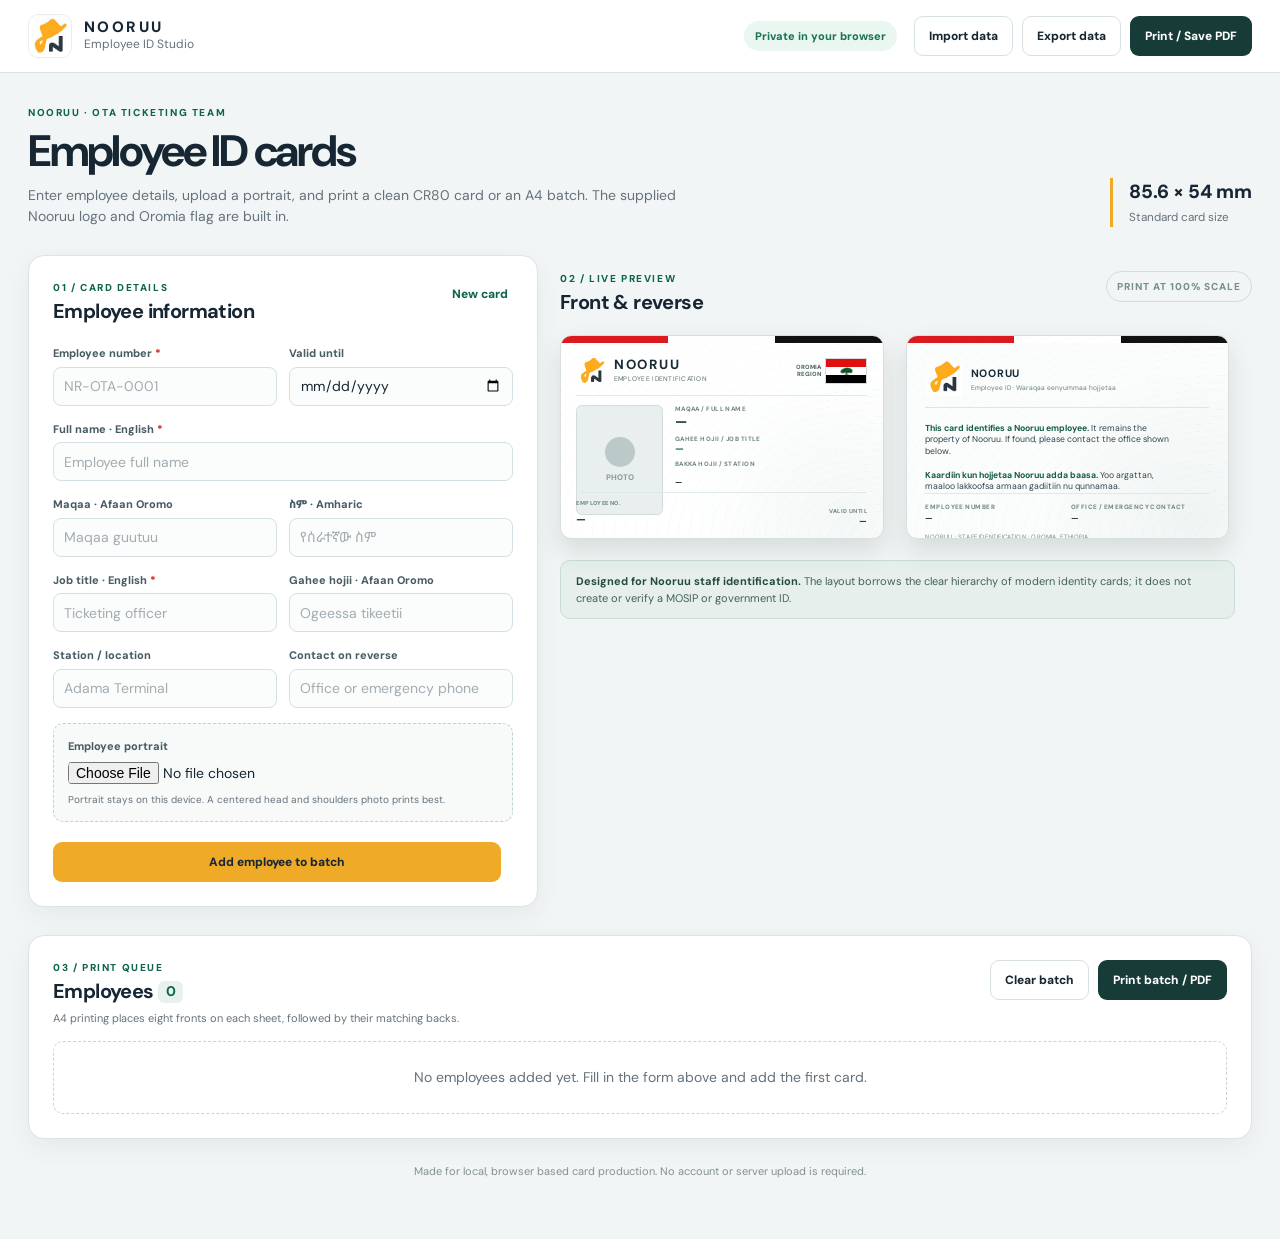
==== index.html @ 4ee7a3ae "Build Nooruu employee ID studio" ====
<!doctype html>
<html lang="en">
<head>
  <meta charset="utf-8">
  <meta name="viewport" content="width=device-width,initial-scale=1">
  <meta name="color-scheme" content="light">
  <title>Nooruu · Employee ID Studio</title>
  <link rel="icon" href="assets/nooruu-logo.jpg" type="image/jpeg">
  <link rel="stylesheet" href="styles.css">
</head>
<body>
  <header class="app-header">
    <div class="header-inner">
      <div class="brand"><img src="assets/nooruu-logo.jpg" alt="Nooruu logo"><div><strong>NOORUU</strong><span>Employee ID Studio</span></div></div>
      <div class="header-actions">
        <span class="local-pill">Private in your browser</span>
        <button type="button" class="button button-light" id="importButton">Import data</button>
        <button type="button" class="button button-light" id="exportButton">Export data</button>
        <button type="button" class="button button-dark" id="printButton">Print / Save PDF</button>
      </div>
    </div>
  </header>

  <main class="workspace">
    <section class="intro">
      <div><p class="eyebrow">NOORUU · OTA TICKETING TEAM</p><h1>Employee ID cards</h1><p>Enter employee details, upload a portrait, and print a clean CR80 card or an A4 batch. The supplied Nooruu logo and Oromia flag are built in.</p></div>
      <div class="intro-mark"><span>85.6 × 54 mm</span><small>Standard card size</small></div>
    </section>

    <div class="layout">
      <section class="panel editor" aria-labelledby="detailsHeading">
        <div class="panel-head"><div><p class="step">01 / CARD DETAILS</p><h2 id="detailsHeading">Employee information</h2></div><button type="button" class="text-button" id="newButton">New card</button></div>
        <div class="field-grid">
          <label class="field"><span>Employee number <em>*</em></span><input id="employeeId" maxlength="24" placeholder="NR-OTA-0001" autocomplete="off" required></label>
          <label class="field"><span>Valid until</span><input id="expiry" type="date"></label>
          <label class="field full"><span>Full name · English <em>*</em></span><input id="nameEn" maxlength="60" placeholder="Employee full name" autocomplete="off" required></label>
          <label class="field"><span>Maqaa · Afaan Oromo</span><input id="nameOm" maxlength="60" placeholder="Maqaa guutuu" autocomplete="off"></label>
          <label class="field"><span>ስም · Amharic</span><input id="nameAm" maxlength="60" placeholder="የሰራተኛው ስም" autocomplete="off"></label>
          <label class="field"><span>Job title · English <em>*</em></span><input id="roleEn" maxlength="45" placeholder="Ticketing officer" autocomplete="off" required></label>
          <label class="field"><span>Gahee hojii · Afaan Oromo</span><input id="roleOm" maxlength="45" placeholder="Ogeessa tikeetii" autocomplete="off"></label>
          <label class="field"><span>Station / location</span><input id="station" maxlength="45" placeholder="Adama Terminal" autocomplete="off"></label>
          <label class="field"><span>Contact on reverse</span><input id="contact" maxlength="45" placeholder="Office or emergency phone" autocomplete="off"></label>
          <label class="field full upload-field"><span>Employee portrait</span><input type="file" id="photo" accept="image/png,image/jpeg,image/webp"><small>Portrait stays on this device. A centered head and shoulders photo prints best.</small></label>
        </div>
        <div class="editor-actions"><button type="button" class="button button-primary" id="addButton">Add employee to batch</button><span id="formMessage" role="status"></span></div>
      </section>

      <section class="preview-area" aria-labelledby="previewHeading">
        <div class="preview-heading"><div><p class="step">02 / LIVE PREVIEW</p><h2 id="previewHeading">Front & reverse</h2></div><span class="preview-tag">PRINT AT 100% SCALE</span></div>
        <div class="preview-cards" id="previewCards"></div>
        <div class="note"><strong>Designed for Nooruu staff identification.</strong> The layout borrows the clear hierarchy of modern identity cards; it does not create or verify a MOSIP or government ID.</div>
      </section>
    </div>

    <section class="panel batch-panel" aria-labelledby="batchHeading">
      <div class="panel-head"><div><p class="step">03 / PRINT QUEUE</p><h2 id="batchHeading">Employees <span id="batchCount">0</span></h2><p class="subtle">A4 printing places eight fronts on each sheet, followed by their matching backs.</p></div><div class="batch-actions"><button type="button" class="button button-light" id="clearButton">Clear batch</button><button type="button" class="button button-dark" id="printBatchButton">Print batch / PDF</button></div></div>
      <div id="batchList" class="batch-list"></div>
    </section>
    <footer>Made for local, browser based card production. No account or server upload is required.</footer>
  </main>

  <input id="importFile" type="file" accept="application/json,.json" hidden>
  <div id="printRoot" aria-hidden="true"></div>
  <script src="app.js"></script>
</body>
</html>
---- styles.css ----
@import url('https://fonts.googleapis.com/css2?family=DM+Sans:wght@400;500;600;700;800&family=Noto+Sans+Ethiopic:wght@400;500;600;700&display=swap');
:root{--ink:#172633;--muted:#64727d;--line:#dce4e8;--paper:#fff;--bg:#f2f5f5;--green:#0d634d;--gold:#efab28;--red:#d61d22}
*{box-sizing:border-box}body{margin:0;background:var(--bg);color:var(--ink);font:14px/1.5 'DM Sans','Noto Sans Ethiopic',sans-serif}button,input{font:inherit}button{cursor:pointer}.app-header{background:#fff;border-bottom:1px solid var(--line)}.header-inner{max-width:1320px;margin:auto;padding:14px 28px;display:flex;align-items:center;justify-content:space-between;gap:20px}.brand{display:flex;align-items:center;gap:12px}.brand img{width:44px;height:44px;object-fit:contain;border-radius:10px;border:1px solid #e9edf0}.brand strong{display:block;letter-spacing:.16em;font-weight:800;font-size:15px;line-height:1.1}.brand span{display:block;color:var(--muted);font-size:12px}.header-actions,.batch-actions{display:flex;align-items:center;gap:9px;flex-wrap:wrap}.local-pill{background:#eaf6f0;color:#1a7256;border-radius:999px;padding:7px 11px;font-size:11px;font-weight:800;margin-right:8px}.button{border:1px solid transparent;border-radius:9px;padding:10px 14px;font-size:12px;font-weight:800;white-space:nowrap;transition:transform .15s,background .15s}.button:hover{transform:translateY(-1px)}.button-light{background:white;border-color:#d7e0e3;color:var(--ink)}.button-light:hover{background:#f5f8f8}.button-dark{background:#173b36;color:white}.button-dark:hover{background:#0d5a4a}.button-primary{background:var(--gold);color:#172633}.button-primary:hover{background:#f7bc4b}.workspace{max-width:1320px;padding:32px 28px 60px;margin:auto}.intro{display:flex;align-items:end;justify-content:space-between;gap:20px;margin-bottom:28px}.intro h1{font-size:clamp(30px,3.5vw,44px);letter-spacing:-.05em;line-height:1.1;margin:7px 0 10px}.intro p:last-child{color:var(--muted);margin:0;max-width:670px}.eyebrow,.step{font-size:10px;font-weight:800;letter-spacing:.16em;color:var(--green);margin:0}.intro-mark{border-left:3px solid var(--gold);padding-left:16px;white-space:nowrap}.intro-mark span{font-size:19px;font-weight:800;display:block}.intro-mark small{color:var(--muted)}.layout{display:grid;grid-template-columns:minmax(350px,510px) minmax(0,1fr);gap:22px;align-items:start}.panel{background:var(--paper);border:1px solid var(--line);border-radius:16px;box-shadow:0 8px 25px #193a3810}.editor{padding:24px}.panel-head,.preview-heading{display:flex;justify-content:space-between;align-items:start;gap:12px;margin-bottom:21px}.panel h2,.preview-heading h2{font-size:20px;line-height:1.25;letter-spacing:-.03em;margin:4px 0 0}.text-button{background:none;border:0;color:var(--green);font-size:12px;font-weight:800;padding:5px}.field-grid{display:grid;grid-template-columns:1fr 1fr;gap:15px 12px}.field{min-width:0;display:flex;flex-direction:column;gap:5px}.field.full{grid-column:1/-1}.field span{font-size:11px;font-weight:800;color:#485c65}.field em{font-style:normal;color:var(--red)}.field input{width:100%;height:39px;border:1px solid #d5e0e4;background:#fbfcfc;border-radius:8px;padding:8px 10px;color:var(--ink);outline:none}.field input:focus{border-color:var(--green);box-shadow:0 0 0 3px #0d634d1c}.field input::placeholder{color:#a1adb2}.upload-field{padding:14px;background:#f7faf9;border:1px dashed #bed3cb;border-radius:10px}.upload-field input{height:auto;border:0;background:none;padding:3px 0}.upload-field small{color:var(--muted);font-size:10px}.editor-actions{display:flex;align-items:center;gap:12px;margin-top:20px}.editor-actions .button{flex:1}#formMessage{font-size:11px;color:var(--green)}.preview-area{padding:12px 0}.preview-heading{margin:4px 0 20px}.preview-tag{font-size:10px;letter-spacing:.1em;color:#749087;font-weight:800;border:1px solid #cce0d8;padding:7px 10px;border-radius:999px;white-space:nowrap}.preview-cards{display:flex;flex-wrap:wrap;align-items:start;gap:22px}.note{margin-top:21px;background:#e7efec;border:1px solid #c9dcd4;border-radius:10px;padding:12px 15px;color:#426257;font-size:11px;max-width:675px}.note strong{color:#244b40}.batch-panel{margin-top:28px;padding:24px}.batch-panel .panel-head{margin-bottom:14px}.batch-panel h2 span{display:inline-block;min-width:25px;text-align:center;background:#e9f1ee;color:var(--green);border-radius:6px;font-size:14px;padding:2px 6px;vertical-align:2px}.subtle{color:var(--muted);font-size:11px;margin:6px 0 0}.batch-list{display:grid;grid-template-columns:repeat(auto-fill,minmax(235px,1fr));gap:10px}.batch-item{border:1px solid var(--line);border-radius:10px;padding:11px 12px;display:flex;align-items:center;justify-content:space-between;gap:8px;background:#fbfcfc}.batch-item strong,.batch-item span{display:block;overflow:hidden;text-overflow:ellipsis;white-space:nowrap}.batch-item strong{font-size:12px}.batch-item span{font-size:10px;color:var(--muted)}.batch-item button{background:#fff;color:#a5373a;border:1px solid #edd7d8;border-radius:7px;padding:4px 8px;font-weight:800}.empty{padding:25px;border:1px dashed #c8d5d7;border-radius:10px;text-align:center;color:var(--muted);grid-column:1/-1}.workspace footer{color:#819095;font-size:11px;margin-top:24px;text-align:center}
/* CR80 card: 85.6 × 53.98 mm. All card content uses physical units for predictable print size. */
.id-card{width:85.6mm;height:53.98mm;flex:none;position:relative;overflow:hidden;border-radius:3mm;background:#fff;color:#182b35;border:1px solid #d7dfe1;box-shadow:0 12px 26px #18342d20;font-family:'DM Sans','Noto Sans Ethiopic',sans-serif}.id-card:before{content:"";position:absolute;inset:0;background:radial-gradient(circle at 88% 90%,#0d634d0c 0,transparent 45%),repeating-radial-gradient(ellipse at 100% 100%,transparent 0 2.6mm,#0d634d08 2.75mm 2.85mm);pointer-events:none}.card-stripe{height:1.8mm;display:grid;grid-template-columns:1fr 1fr 1fr}.card-stripe i:nth-child(1){background:#db191e}.card-stripe i:nth-child(2){background:#fff}.card-stripe i:nth-child(3){background:#111}.card-body{position:relative;padding:3.2mm 4.1mm 2.6mm;height:calc(100% - 1.8mm);display:flex;flex-direction:column}.card-top{display:flex;justify-content:space-between;align-items:center;gap:2mm;padding-bottom:2.2mm;border-bottom:.35mm solid #dfe9e7}.card-company{display:flex;align-items:center;gap:1.7mm}.card-company img{height:8.2mm;width:8.2mm;object-fit:contain;background:#fff;border-radius:1.5mm}.card-company b{display:block;letter-spacing:.13em;font-size:10pt;line-height:1}.card-company small{display:block;font-size:5pt;letter-spacing:.04em;color:#59716b;margin-top:.7mm}.card-flag{display:flex;align-items:center;gap:1.3mm}.card-flag img{width:11mm;height:7mm;object-fit:cover;border:1px solid #d9d9d9}.card-flag span{font-size:4.5pt;font-weight:800;color:#4d625f;line-height:1.15;text-align:right}.card-mid{display:grid;grid-template-columns:23mm 1fr;gap:3mm;min-height:0;flex:1;padding-top:2.6mm}.portrait{height:29mm;width:23mm;border:1px solid #d3dcdd;border-radius:1.5mm;background:#e9eeee;overflow:hidden;display:flex;align-items:center;justify-content:center}.portrait img{height:100%;width:100%;object-fit:cover}.portrait-placeholder{text-align:center;color:#879898;font-size:6pt;font-weight:700;padding:2mm}.portrait-placeholder:before{content:"";display:block;width:8mm;height:8mm;background:#bbc9c8;border-radius:50%;margin:0 auto 1mm}.card-fields{min-width:0}.card-label{display:block;font-size:4.7pt;letter-spacing:.07em;font-weight:800;color:#718782;text-transform:uppercase}.card-name{display:block;font-size:10pt;font-weight:800;line-height:1.08;overflow-wrap:anywhere;max-height:9mm;overflow:hidden}.card-alt-name{display:block;color:#344d52;font-size:6.4pt;font-weight:700;line-height:1.18;overflow-wrap:anywhere;max-height:6mm;overflow:hidden}.card-field-block{margin-bottom:1.5mm}.card-role{display:block;font-size:7.2pt;font-weight:800;color:#0b604b;line-height:1.1;overflow-wrap:anywhere;max-height:5mm;overflow:hidden}.card-small{font-size:6pt;line-height:1.15;font-weight:700;overflow-wrap:anywhere}.card-bottom{display:flex;justify-content:space-between;align-items:end;gap:2mm;border-top:1px solid #dfe9e7;padding-top:1.5mm}.card-bottom .card-label{font-size:4.3pt}.card-id{font-size:8pt;font-weight:800;letter-spacing:.07em}.card-valid{text-align:right;font-size:6.3pt;font-weight:800}.card-back{background:#fbfcfc}.card-back .card-body{padding:4mm 5mm 3.1mm}.back-head{display:flex;align-items:center;gap:2mm;border-bottom:.4mm solid #dbe6e4;padding-bottom:2.8mm}.back-head img{width:10mm;height:10mm;object-fit:contain}.back-head b{font-size:8pt;letter-spacing:.07em}.back-head span{display:block;font-size:5pt;color:#648077}.back-copy{margin-top:4mm;font-size:6.5pt;line-height:1.35;color:#30454b;max-width:68mm}.back-copy strong{color:#155b49}.back-details{margin-top:auto;display:grid;grid-template-columns:1fr 1fr;gap:2mm;border-top:1px solid #dfe9e7;padding-top:2.5mm}.back-details div{min-width:0}.back-details b{display:block;font-size:6.2pt;overflow-wrap:anywhere}.back-foot{font-size:4.7pt;color:#778c86;margin-top:2mm;letter-spacing:.03em}
#printRoot{display:none}
@media(max-width:1050px){.layout{grid-template-columns:1fr}.preview-cards{justify-content:center}.preview-heading{max-width:700px;margin-inline:auto}.note{margin-inline:auto}.intro-mark{display:none}}@media(max-width:680px){.workspace{padding:22px 14px}.header-inner{padding:12px 14px;align-items:start;flex-direction:column}.header-actions{width:100%}.header-actions .button{flex:1}.local-pill{display:none}.editor,.batch-panel{padding:17px}.field-grid{grid-template-columns:1fr}.field.full{grid-column:auto}.preview-cards{overflow-x:auto;justify-content:start}.preview-tag{display:none}.batch-panel .panel-head{flex-direction:column}}
@page{size:A4 portrait;margin:0}@media print{html,body{width:210mm;margin:0;padding:0;background:#fff;-webkit-print-color-adjust:exact;print-color-adjust:exact}.app-header,.workspace{display:none!important}#printRoot{display:block!important}.print-page{width:210mm;height:297mm;padding:10mm 10mm 7mm;display:grid;grid-template-columns:85.6mm 85.6mm;grid-template-rows:repeat(4,53.98mm);column-gap:18.8mm;row-gap:12mm;align-content:start;page-break-after:always;break-after:page}.print-page:last-child{page-break-after:auto;break-after:auto}.print-page .id-card{box-shadow:none;border-radius:0}.print-page .id-card:after{content:"";position:absolute;inset:0;border:0}.print-label{position:absolute;bottom:4mm;left:10mm;font-size:6pt;color:#a3b0b0}.print-page{position:relative}}
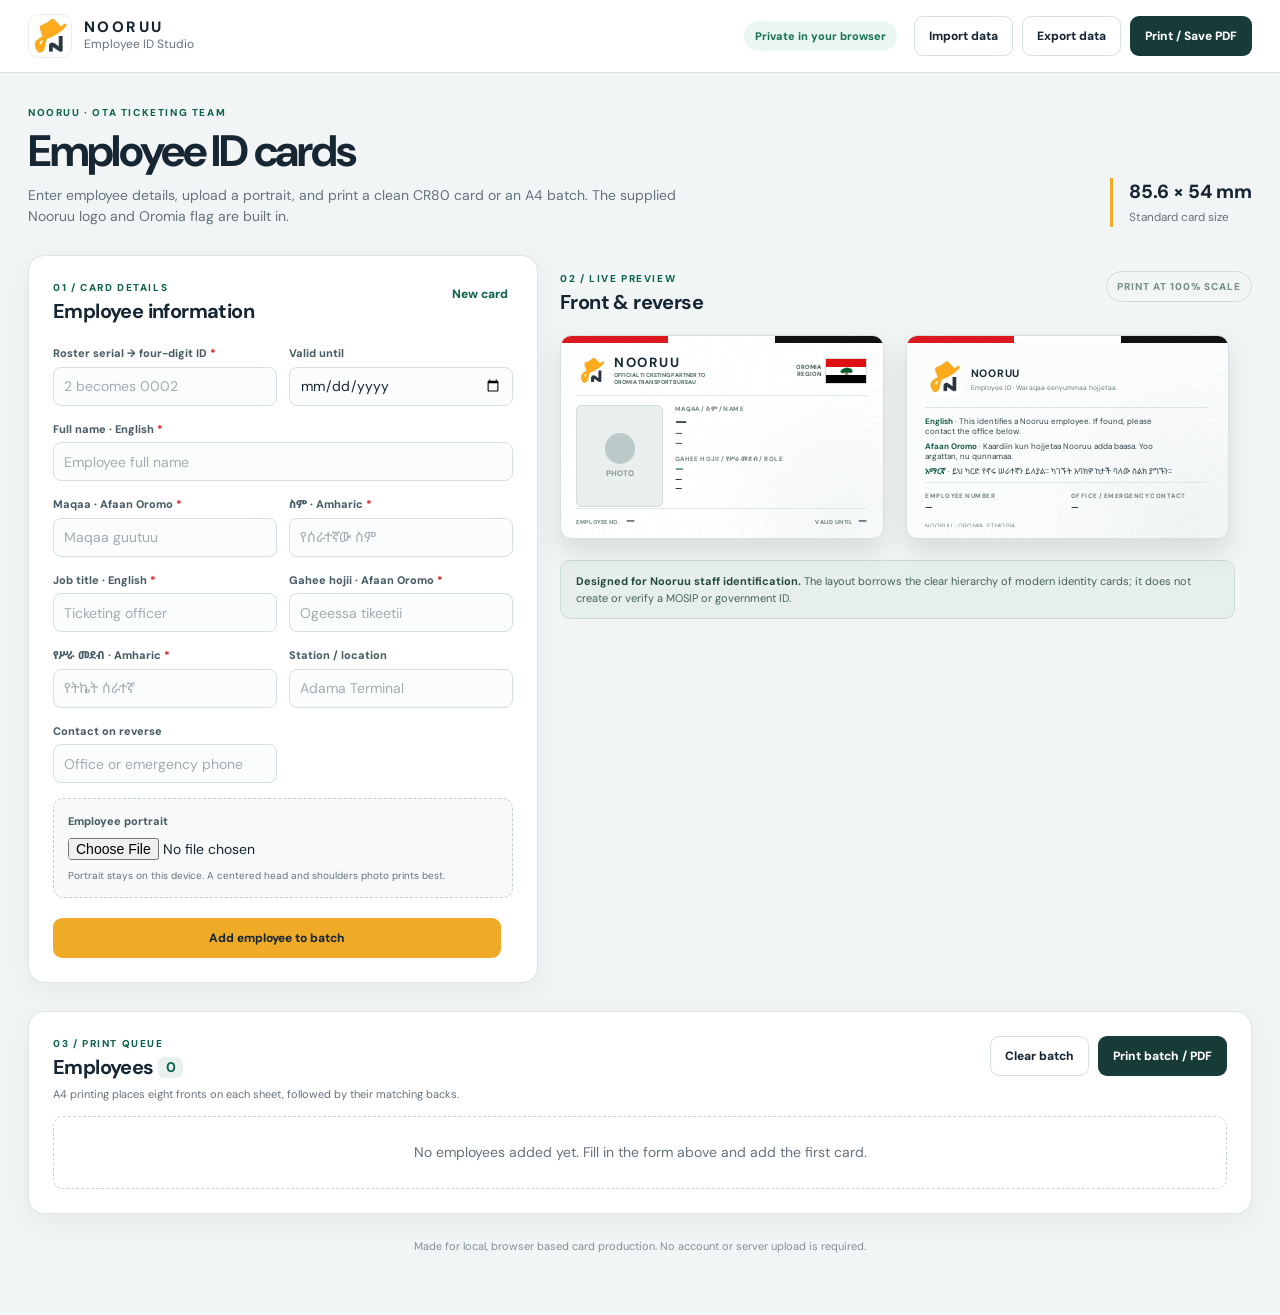
==== commit c9a9a12b: "Require Oromo and Amharic card details and refine print layout" ====
--- a/index.html
+++ b/index.html
@@ -31,13 +31,14 @@
       <section class="panel editor" aria-labelledby="detailsHeading">
         <div class="panel-head"><div><p class="step">01 / CARD DETAILS</p><h2 id="detailsHeading">Employee information</h2></div><button type="button" class="text-button" id="newButton">New card</button></div>
         <div class="field-grid">
-          <label class="field"><span>Employee number <em>*</em></span><input id="employeeId" maxlength="24" placeholder="NR-OTA-0001" autocomplete="off" required></label>
+          <label class="field"><span>Roster serial → four-digit ID <em>*</em></span><input id="employeeId" maxlength="4" inputmode="numeric" pattern="[0-9]{1,4}" placeholder="2 becomes 0002" autocomplete="off" required></label>
           <label class="field"><span>Valid until</span><input id="expiry" type="date"></label>
           <label class="field full"><span>Full name · English <em>*</em></span><input id="nameEn" maxlength="60" placeholder="Employee full name" autocomplete="off" required></label>
-          <label class="field"><span>Maqaa · Afaan Oromo</span><input id="nameOm" maxlength="60" placeholder="Maqaa guutuu" autocomplete="off"></label>
-          <label class="field"><span>ስም · Amharic</span><input id="nameAm" maxlength="60" placeholder="የሰራተኛው ስም" autocomplete="off"></label>
+          <label class="field"><span>Maqaa · Afaan Oromo <em>*</em></span><input id="nameOm" maxlength="60" placeholder="Maqaa guutuu" autocomplete="off" required></label>
+          <label class="field"><span>ስም · Amharic <em>*</em></span><input id="nameAm" maxlength="60" placeholder="የሰራተኛው ስም" autocomplete="off" required></label>
           <label class="field"><span>Job title · English <em>*</em></span><input id="roleEn" maxlength="45" placeholder="Ticketing officer" autocomplete="off" required></label>
-          <label class="field"><span>Gahee hojii · Afaan Oromo</span><input id="roleOm" maxlength="45" placeholder="Ogeessa tikeetii" autocomplete="off"></label>
+          <label class="field"><span>Gahee hojii · Afaan Oromo <em>*</em></span><input id="roleOm" maxlength="45" placeholder="Ogeessa tikeetii" autocomplete="off" required></label>
+          <label class="field"><span>የሥራ መደብ · Amharic <em>*</em></span><input id="roleAm" maxlength="45" placeholder="የትኬት ሰራተኛ" autocomplete="off" required></label>
           <label class="field"><span>Station / location</span><input id="station" maxlength="45" placeholder="Adama Terminal" autocomplete="off"></label>
           <label class="field"><span>Contact on reverse</span><input id="contact" maxlength="45" placeholder="Office or emergency phone" autocomplete="off"></label>
           <label class="field full upload-field"><span>Employee portrait</span><input type="file" id="photo" accept="image/png,image/jpeg,image/webp"><small>Portrait stays on this device. A centered head and shoulders photo prints best.</small></label>
--- a/styles.css
+++ b/styles.css
@@ -3,6 +3,10 @@
 *{box-sizing:border-box}body{margin:0;background:var(--bg);color:var(--ink);font:14px/1.5 'DM Sans','Noto Sans Ethiopic',sans-serif}button,input{font:inherit}button{cursor:pointer}.app-header{background:#fff;border-bottom:1px solid var(--line)}.header-inner{max-width:1320px;margin:auto;padding:14px 28px;display:flex;align-items:center;justify-content:space-between;gap:20px}.brand{display:flex;align-items:center;gap:12px}.brand img{width:44px;height:44px;object-fit:contain;border-radius:10px;border:1px solid #e9edf0}.brand strong{display:block;letter-spacing:.16em;font-weight:800;font-size:15px;line-height:1.1}.brand span{display:block;color:var(--muted);font-size:12px}.header-actions,.batch-actions{display:flex;align-items:center;gap:9px;flex-wrap:wrap}.local-pill{background:#eaf6f0;color:#1a7256;border-radius:999px;padding:7px 11px;font-size:11px;font-weight:800;margin-right:8px}.button{border:1px solid transparent;border-radius:9px;padding:10px 14px;font-size:12px;font-weight:800;white-space:nowrap;transition:transform .15s,background .15s}.button:hover{transform:translateY(-1px)}.button-light{background:white;border-color:#d7e0e3;color:var(--ink)}.button-light:hover{background:#f5f8f8}.button-dark{background:#173b36;color:white}.button-dark:hover{background:#0d5a4a}.button-primary{background:var(--gold);color:#172633}.button-primary:hover{background:#f7bc4b}.workspace{max-width:1320px;padding:32px 28px 60px;margin:auto}.intro{display:flex;align-items:end;justify-content:space-between;gap:20px;margin-bottom:28px}.intro h1{font-size:clamp(30px,3.5vw,44px);letter-spacing:-.05em;line-height:1.1;margin:7px 0 10px}.intro p:last-child{color:var(--muted);margin:0;max-width:670px}.eyebrow,.step{font-size:10px;font-weight:800;letter-spacing:.16em;color:var(--green);margin:0}.intro-mark{border-left:3px solid var(--gold);padding-left:16px;white-space:nowrap}.intro-mark span{font-size:19px;font-weight:800;display:block}.intro-mark small{color:var(--muted)}.layout{display:grid;grid-template-columns:minmax(350px,510px) minmax(0,1fr);gap:22px;align-items:start}.panel{background:var(--paper);border:1px solid var(--line);border-radius:16px;box-shadow:0 8px 25px #193a3810}.editor{padding:24px}.panel-head,.preview-heading{display:flex;justify-content:space-between;align-items:start;gap:12px;margin-bottom:21px}.panel h2,.preview-heading h2{font-size:20px;line-height:1.25;letter-spacing:-.03em;margin:4px 0 0}.text-button{background:none;border:0;color:var(--green);font-size:12px;font-weight:800;padding:5px}.field-grid{display:grid;grid-template-columns:1fr 1fr;gap:15px 12px}.field{min-width:0;display:flex;flex-direction:column;gap:5px}.field.full{grid-column:1/-1}.field span{font-size:11px;font-weight:800;color:#485c65}.field em{font-style:normal;color:var(--red)}.field input{width:100%;height:39px;border:1px solid #d5e0e4;background:#fbfcfc;border-radius:8px;padding:8px 10px;color:var(--ink);outline:none}.field input:focus{border-color:var(--green);box-shadow:0 0 0 3px #0d634d1c}.field input::placeholder{color:#a1adb2}.upload-field{padding:14px;background:#f7faf9;border:1px dashed #bed3cb;border-radius:10px}.upload-field input{height:auto;border:0;background:none;padding:3px 0}.upload-field small{color:var(--muted);font-size:10px}.editor-actions{display:flex;align-items:center;gap:12px;margin-top:20px}.editor-actions .button{flex:1}#formMessage{font-size:11px;color:var(--green)}.preview-area{padding:12px 0}.preview-heading{margin:4px 0 20px}.preview-tag{font-size:10px;letter-spacing:.1em;color:#749087;font-weight:800;border:1px solid #cce0d8;padding:7px 10px;border-radius:999px;white-space:nowrap}.preview-cards{display:flex;flex-wrap:wrap;align-items:start;gap:22px}.note{margin-top:21px;background:#e7efec;border:1px solid #c9dcd4;border-radius:10px;padding:12px 15px;color:#426257;font-size:11px;max-width:675px}.note strong{color:#244b40}.batch-panel{margin-top:28px;padding:24px}.batch-panel .panel-head{margin-bottom:14px}.batch-panel h2 span{display:inline-block;min-width:25px;text-align:center;background:#e9f1ee;color:var(--green);border-radius:6px;font-size:14px;padding:2px 6px;vertical-align:2px}.subtle{color:var(--muted);font-size:11px;margin:6px 0 0}.batch-list{display:grid;grid-template-columns:repeat(auto-fill,minmax(235px,1fr));gap:10px}.batch-item{border:1px solid var(--line);border-radius:10px;padding:11px 12px;display:flex;align-items:center;justify-content:space-between;gap:8px;background:#fbfcfc}.batch-item strong,.batch-item span{display:block;overflow:hidden;text-overflow:ellipsis;white-space:nowrap}.batch-item strong{font-size:12px}.batch-item span{font-size:10px;color:var(--muted)}.batch-item button{background:#fff;color:#a5373a;border:1px solid #edd7d8;border-radius:7px;padding:4px 8px;font-weight:800}.empty{padding:25px;border:1px dashed #c8d5d7;border-radius:10px;text-align:center;color:var(--muted);grid-column:1/-1}.workspace footer{color:#819095;font-size:11px;margin-top:24px;text-align:center}
 /* CR80 card: 85.6 × 53.98 mm. All card content uses physical units for predictable print size. */
 .id-card{width:85.6mm;height:53.98mm;flex:none;position:relative;overflow:hidden;border-radius:3mm;background:#fff;color:#182b35;border:1px solid #d7dfe1;box-shadow:0 12px 26px #18342d20;font-family:'DM Sans','Noto Sans Ethiopic',sans-serif}.id-card:before{content:"";position:absolute;inset:0;background:radial-gradient(circle at 88% 90%,#0d634d0c 0,transparent 45%),repeating-radial-gradient(ellipse at 100% 100%,transparent 0 2.6mm,#0d634d08 2.75mm 2.85mm);pointer-events:none}.card-stripe{height:1.8mm;display:grid;grid-template-columns:1fr 1fr 1fr}.card-stripe i:nth-child(1){background:#db191e}.card-stripe i:nth-child(2){background:#fff}.card-stripe i:nth-child(3){background:#111}.card-body{position:relative;padding:3.2mm 4.1mm 2.6mm;height:calc(100% - 1.8mm);display:flex;flex-direction:column}.card-top{display:flex;justify-content:space-between;align-items:center;gap:2mm;padding-bottom:2.2mm;border-bottom:.35mm solid #dfe9e7}.card-company{display:flex;align-items:center;gap:1.7mm}.card-company img{height:8.2mm;width:8.2mm;object-fit:contain;background:#fff;border-radius:1.5mm}.card-company b{display:block;letter-spacing:.13em;font-size:10pt;line-height:1}.card-company small{display:block;font-size:5pt;letter-spacing:.04em;color:#59716b;margin-top:.7mm}.card-flag{display:flex;align-items:center;gap:1.3mm}.card-flag img{width:11mm;height:7mm;object-fit:cover;border:1px solid #d9d9d9}.card-flag span{font-size:4.5pt;font-weight:800;color:#4d625f;line-height:1.15;text-align:right}.card-mid{display:grid;grid-template-columns:23mm 1fr;gap:3mm;min-height:0;flex:1;padding-top:2.6mm}.portrait{height:29mm;width:23mm;border:1px solid #d3dcdd;border-radius:1.5mm;background:#e9eeee;overflow:hidden;display:flex;align-items:center;justify-content:center}.portrait img{height:100%;width:100%;object-fit:cover}.portrait-placeholder{text-align:center;color:#879898;font-size:6pt;font-weight:700;padding:2mm}.portrait-placeholder:before{content:"";display:block;width:8mm;height:8mm;background:#bbc9c8;border-radius:50%;margin:0 auto 1mm}.card-fields{min-width:0}.card-label{display:block;font-size:4.7pt;letter-spacing:.07em;font-weight:800;color:#718782;text-transform:uppercase}.card-name{display:block;font-size:10pt;font-weight:800;line-height:1.08;overflow-wrap:anywhere;max-height:9mm;overflow:hidden}.card-alt-name{display:block;color:#344d52;font-size:6.4pt;font-weight:700;line-height:1.18;overflow-wrap:anywhere;max-height:6mm;overflow:hidden}.card-field-block{margin-bottom:1.5mm}.card-role{display:block;font-size:7.2pt;font-weight:800;color:#0b604b;line-height:1.1;overflow-wrap:anywhere;max-height:5mm;overflow:hidden}.card-small{font-size:6pt;line-height:1.15;font-weight:700;overflow-wrap:anywhere}.card-bottom{display:flex;justify-content:space-between;align-items:end;gap:2mm;border-top:1px solid #dfe9e7;padding-top:1.5mm}.card-bottom .card-label{font-size:4.3pt}.card-id{font-size:8pt;font-weight:800;letter-spacing:.07em}.card-valid{text-align:right;font-size:6.3pt;font-weight:800}.card-back{background:#fbfcfc}.card-back .card-body{padding:4mm 5mm 3.1mm}.back-head{display:flex;align-items:center;gap:2mm;border-bottom:.4mm solid #dbe6e4;padding-bottom:2.8mm}.back-head img{width:10mm;height:10mm;object-fit:contain}.back-head b{font-size:8pt;letter-spacing:.07em}.back-head span{display:block;font-size:5pt;color:#648077}.back-copy{margin-top:4mm;font-size:6.5pt;line-height:1.35;color:#30454b;max-width:68mm}.back-copy strong{color:#155b49}.back-details{margin-top:auto;display:grid;grid-template-columns:1fr 1fr;gap:2mm;border-top:1px solid #dfe9e7;padding-top:2.5mm}.back-details div{min-width:0}.back-details b{display:block;font-size:6.2pt;overflow-wrap:anywhere}.back-foot{font-size:4.7pt;color:#778c86;margin-top:2mm;letter-spacing:.03em}
+.fit-line{display:block;width:100%;white-space:nowrap;overflow:hidden;text-overflow:clip}.back-copy{font-size:6pt;margin-top:2.5mm;line-height:1.2}.back-copy p{margin:0 0 1.5mm}
+.card-bottom{align-items:center;min-height:5.4mm;padding-top:.6mm}.card-id,.card-valid{display:flex;align-items:baseline;gap:1.5mm;font-size:7pt;line-height:1.1}.card-id span,.card-valid span{font-size:4.3pt;letter-spacing:.05em;color:#718782;font-weight:800}.card-id b,.card-valid b{font-size:7.5pt;color:#182b35}.card-valid{text-align:right}.card-mid{min-height:0}
+.portrait{height:27mm}.back-foot{white-space:nowrap;overflow:hidden;text-overflow:ellipsis}
+.card-company small{font-size:4.25pt;line-height:1.15;letter-spacing:.01em;font-weight:800;color:#516e64}
 #printRoot{display:none}
 @media(max-width:1050px){.layout{grid-template-columns:1fr}.preview-cards{justify-content:center}.preview-heading{max-width:700px;margin-inline:auto}.note{margin-inline:auto}.intro-mark{display:none}}@media(max-width:680px){.workspace{padding:22px 14px}.header-inner{padding:12px 14px;align-items:start;flex-direction:column}.header-actions{width:100%}.header-actions .button{flex:1}.local-pill{display:none}.editor,.batch-panel{padding:17px}.field-grid{grid-template-columns:1fr}.field.full{grid-column:auto}.preview-cards{overflow-x:auto;justify-content:start}.preview-tag{display:none}.batch-panel .panel-head{flex-direction:column}}
 @page{size:A4 portrait;margin:0}@media print{html,body{width:210mm;margin:0;padding:0;background:#fff;-webkit-print-color-adjust:exact;print-color-adjust:exact}.app-header,.workspace{display:none!important}#printRoot{display:block!important}.print-page{width:210mm;height:297mm;padding:10mm 10mm 7mm;display:grid;grid-template-columns:85.6mm 85.6mm;grid-template-rows:repeat(4,53.98mm);column-gap:18.8mm;row-gap:12mm;align-content:start;page-break-after:always;break-after:page}.print-page:last-child{page-break-after:auto;break-after:auto}.print-page .id-card{box-shadow:none;border-radius:0}.print-page .id-card:after{content:"";position:absolute;inset:0;border:0}.print-label{position:absolute;bottom:4mm;left:10mm;font-size:6pt;color:#a3b0b0}.print-page{position:relative}}
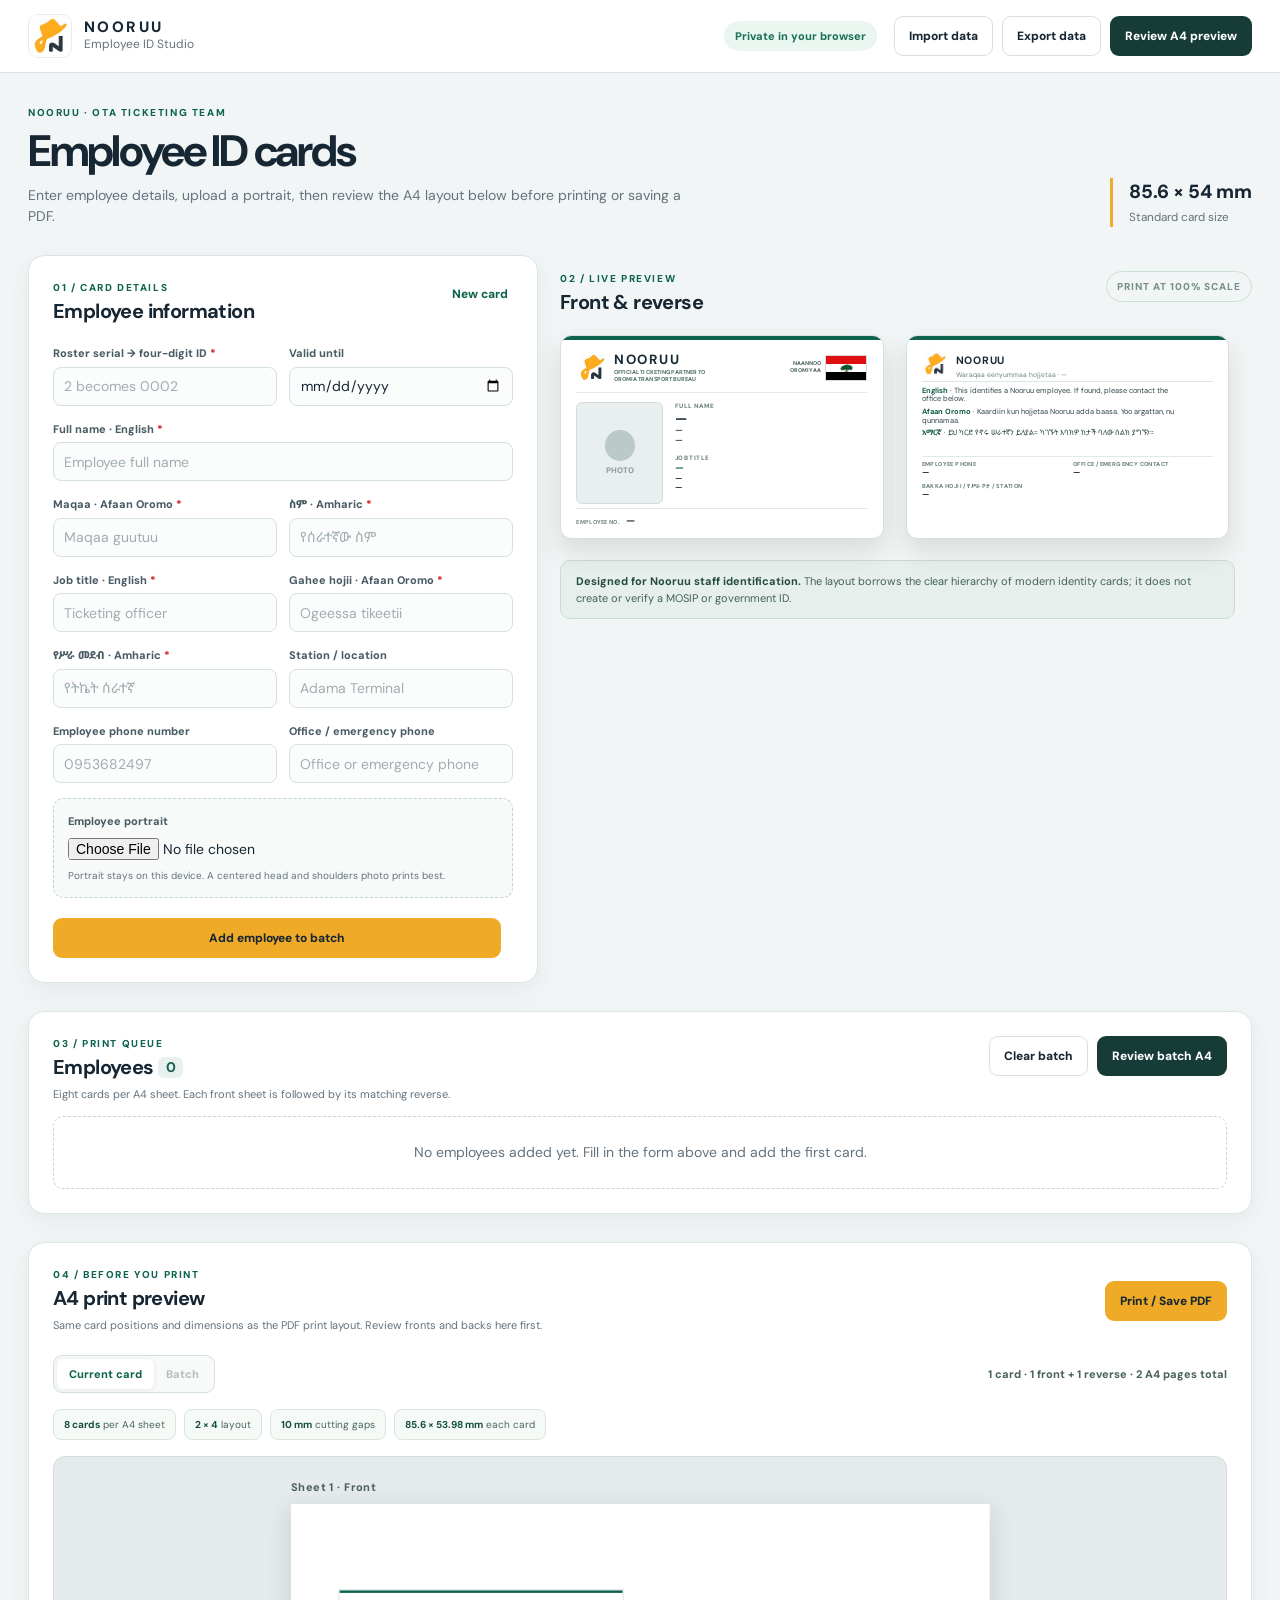
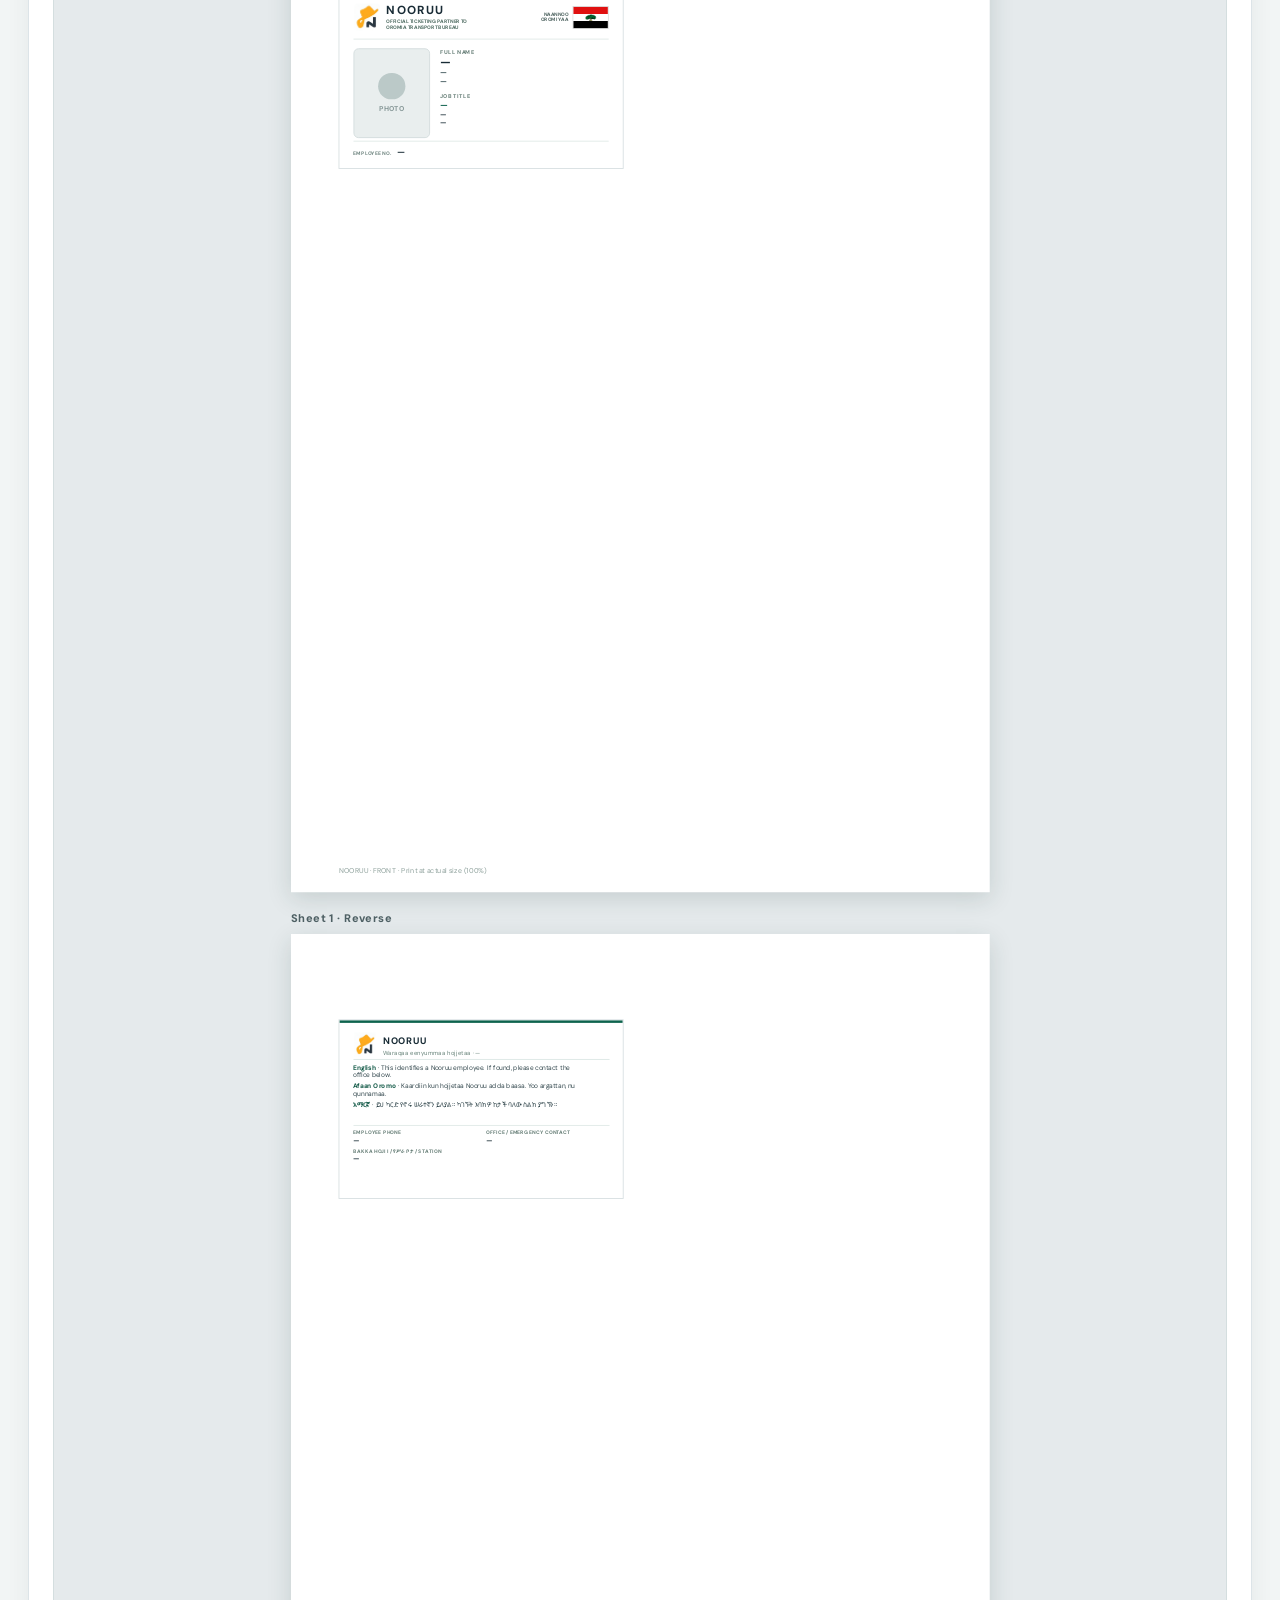
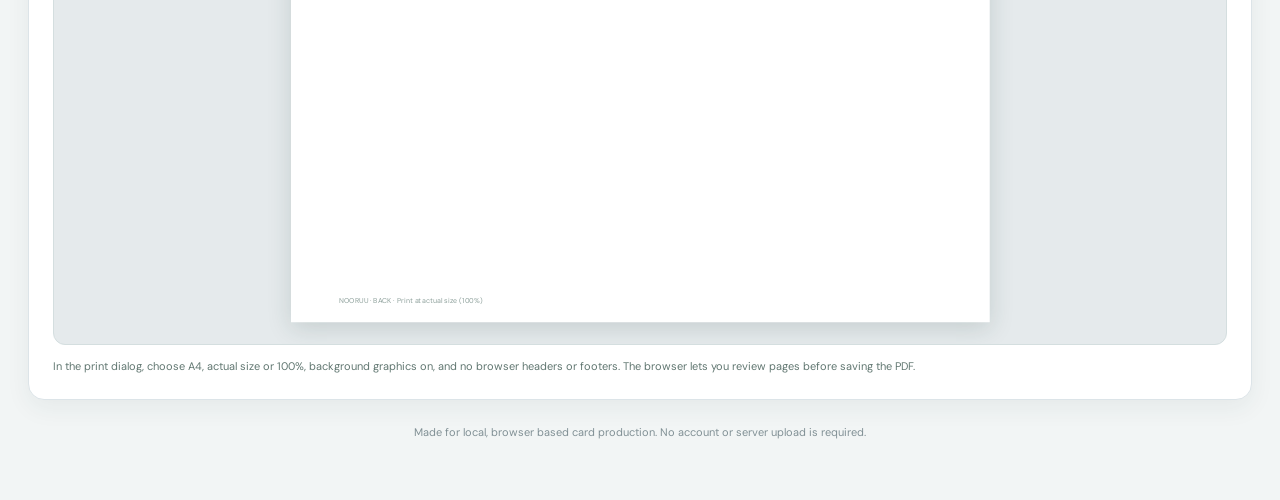
==== commit 865f2aaf: "Finalize A4 previews and fix reverse station and employee phone" ====
--- a/index.html
+++ b/index.html
@@ -16,14 +16,14 @@
         <span class="local-pill">Private in your browser</span>
         <button type="button" class="button button-light" id="importButton">Import data</button>
         <button type="button" class="button button-light" id="exportButton">Export data</button>
-        <button type="button" class="button button-dark" id="printButton">Print / Save PDF</button>
+        <button type="button" class="button button-dark" id="printButton">Review A4 preview</button>
       </div>
     </div>
   </header>
 
   <main class="workspace">
     <section class="intro">
-      <div><p class="eyebrow">NOORUU · OTA TICKETING TEAM</p><h1>Employee ID cards</h1><p>Enter employee details, upload a portrait, and print a clean CR80 card or an A4 batch. The supplied Nooruu logo and Oromia flag are built in.</p></div>
+      <div><p class="eyebrow">NOORUU · OTA TICKETING TEAM</p><h1>Employee ID cards</h1><p>Enter employee details, upload a portrait, then review the A4 layout below before printing or saving a PDF.</p></div>
       <div class="intro-mark"><span>85.6 × 54 mm</span><small>Standard card size</small></div>
     </section>
 
@@ -40,7 +40,8 @@
           <label class="field"><span>Gahee hojii · Afaan Oromo <em>*</em></span><input id="roleOm" maxlength="45" placeholder="Ogeessa tikeetii" autocomplete="off" required></label>
           <label class="field"><span>የሥራ መደብ · Amharic <em>*</em></span><input id="roleAm" maxlength="45" placeholder="የትኬት ሰራተኛ" autocomplete="off" required></label>
           <label class="field"><span>Station / location</span><input id="station" maxlength="45" placeholder="Adama Terminal" autocomplete="off"></label>
-          <label class="field"><span>Contact on reverse</span><input id="contact" maxlength="45" placeholder="Office or emergency phone" autocomplete="off"></label>
+          <label class="field"><span>Employee phone number</span><input id="employeePhone" type="tel" maxlength="25" placeholder="0953682497" autocomplete="off"></label>
+          <label class="field"><span>Office / emergency phone</span><input id="contact" type="tel" maxlength="25" placeholder="Office or emergency phone" autocomplete="off"></label>
           <label class="field full upload-field"><span>Employee portrait</span><input type="file" id="photo" accept="image/png,image/jpeg,image/webp"><small>Portrait stays on this device. A centered head and shoulders photo prints best.</small></label>
         </div>
         <div class="editor-actions"><button type="button" class="button button-primary" id="addButton">Add employee to batch</button><span id="formMessage" role="status"></span></div>
@@ -54,8 +55,15 @@
     </div>
 
     <section class="panel batch-panel" aria-labelledby="batchHeading">
-      <div class="panel-head"><div><p class="step">03 / PRINT QUEUE</p><h2 id="batchHeading">Employees <span id="batchCount">0</span></h2><p class="subtle">A4 printing places eight fronts on each sheet, followed by their matching backs.</p></div><div class="batch-actions"><button type="button" class="button button-light" id="clearButton">Clear batch</button><button type="button" class="button button-dark" id="printBatchButton">Print batch / PDF</button></div></div>
+      <div class="panel-head"><div><p class="step">03 / PRINT QUEUE</p><h2 id="batchHeading">Employees <span id="batchCount">0</span></h2><p class="subtle">Eight cards per A4 sheet. Each front sheet is followed by its matching reverse.</p></div><div class="batch-actions"><button type="button" class="button button-light" id="clearButton">Clear batch</button><button type="button" class="button button-dark" id="printBatchButton">Review batch A4</button></div></div>
       <div id="batchList" class="batch-list"></div>
+    </section>
+    <section class="panel sheet-panel" aria-labelledby="sheetHeading" id="sheetSection">
+      <div class="panel-head"><div><p class="step">04 / BEFORE YOU PRINT</p><h2 id="sheetHeading">A4 print preview</h2><p class="subtle">Same card positions and dimensions as the PDF print layout. Review fronts and backs here first.</p></div><button type="button" class="button button-primary" id="previewPrintButton">Print / Save PDF</button></div>
+      <div class="sheet-controls"><div class="sheet-mode" role="group" aria-label="Preview selection"><button type="button" id="previewCurrent" class="active" aria-pressed="true">Current card</button><button type="button" id="previewBatch" aria-pressed="false">Batch</button></div><span id="sheetStatus" role="status"></span></div>
+      <div class="sheet-facts"><span><b>8 cards</b> per A4 sheet</span><span><b>2 × 4</b> layout</span><span><b>10 mm</b> cutting gaps</span><span><b>85.6 × 53.98 mm</b> each card</span></div>
+      <div id="sheetPreview" class="sheet-preview" aria-label="A4 front and reverse sheet preview"></div>
+      <p class="print-tip">In the print dialog, choose A4, actual size or 100%, background graphics on, and no browser headers or footers. The browser lets you review pages before saving the PDF.</p>
     </section>
     <footer>Made for local, browser based card production. No account or server upload is required.</footer>
   </main>
--- a/styles.css
+++ b/styles.css
@@ -7,6 +7,8 @@
 .card-bottom{align-items:center;min-height:5.4mm;padding-top:.6mm}.card-id,.card-valid{display:flex;align-items:baseline;gap:1.5mm;font-size:7pt;line-height:1.1}.card-id span,.card-valid span{font-size:4.3pt;letter-spacing:.05em;color:#718782;font-weight:800}.card-id b,.card-valid b{font-size:7.5pt;color:#182b35}.card-valid{text-align:right}.card-mid{min-height:0}
 .portrait{height:27mm}.back-foot{white-space:nowrap;overflow:hidden;text-overflow:ellipsis}
 .card-company small{font-size:4.25pt;line-height:1.15;letter-spacing:.01em;font-weight:800;color:#516e64}
-#printRoot{display:none}
+.id-card:before{background:none}.card-stripe{height:1mm;background:#0d634d}.card-stripe i{display:none}.card-body{height:calc(100% - 1mm)}.card-back{background:#fff}.card-flag span{font-size:4.15pt}.card-label{color:#698079}.card-field-block{margin-bottom:2mm}
+.sheet-panel{margin-top:28px;padding:24px}.sheet-panel .panel-head{align-items:center}.sheet-controls{display:flex;justify-content:space-between;align-items:center;gap:12px;flex-wrap:wrap;margin-bottom:16px}.sheet-mode{display:inline-flex;border:1px solid #d5e0e1;border-radius:9px;padding:3px;background:#f7faf9}.sheet-mode button{border:0;background:transparent;padding:7px 12px;border-radius:6px;color:#536970;font-size:11px;font-weight:800}.sheet-mode button.active{background:#fff;color:#0d634d;box-shadow:0 1px 5px #102f2a18}.sheet-mode button:disabled{opacity:.4;cursor:not-allowed}#sheetStatus{font-size:11px;font-weight:800;color:#49645b}.sheet-facts{display:flex;flex-wrap:wrap;gap:8px;margin-bottom:16px}.sheet-facts span{border:1px solid #d8e6e0;background:#f5faf7;border-radius:8px;padding:7px 10px;font-size:10px;color:#49645b}.sheet-facts b{color:#144f3e}.sheet-preview{background:#e5eaec;border:1px solid #d4dedf;border-radius:12px;padding:22px 10px;display:flex;flex-direction:column;align-items:center;gap:18px;overflow:hidden}.sheet-item{max-width:100%}.sheet-caption{font-size:11px;font-weight:800;color:#4e6064;letter-spacing:.04em;margin:0 0 8px}.sheet-stage{position:relative}.sheet-stage .print-page{transform-origin:top left;box-shadow:0 8px 26px #1b373528}.print-page{width:210mm;height:297mm;background:#fff;display:grid;grid-template-columns:repeat(2,85.6mm);grid-template-rows:repeat(4,53.98mm);column-gap:10mm;row-gap:10mm;justify-content:center;align-content:center;position:relative;overflow:hidden}.print-page .id-card{box-shadow:none;border-radius:0}.print-label{position:absolute;left:14.4mm;bottom:5mm;font-size:6pt;color:#8da09b}.print-tip{font-size:11px;color:#617771;margin:13px 0 0}#printRoot{display:none}
 @media(max-width:1050px){.layout{grid-template-columns:1fr}.preview-cards{justify-content:center}.preview-heading{max-width:700px;margin-inline:auto}.note{margin-inline:auto}.intro-mark{display:none}}@media(max-width:680px){.workspace{padding:22px 14px}.header-inner{padding:12px 14px;align-items:start;flex-direction:column}.header-actions{width:100%}.header-actions .button{flex:1}.local-pill{display:none}.editor,.batch-panel{padding:17px}.field-grid{grid-template-columns:1fr}.field.full{grid-column:auto}.preview-cards{overflow-x:auto;justify-content:start}.preview-tag{display:none}.batch-panel .panel-head{flex-direction:column}}
-@page{size:A4 portrait;margin:0}@media print{html,body{width:210mm;margin:0;padding:0;background:#fff;-webkit-print-color-adjust:exact;print-color-adjust:exact}.app-header,.workspace{display:none!important}#printRoot{display:block!important}.print-page{width:210mm;height:297mm;padding:10mm 10mm 7mm;display:grid;grid-template-columns:85.6mm 85.6mm;grid-template-rows:repeat(4,53.98mm);column-gap:18.8mm;row-gap:12mm;align-content:start;page-break-after:always;break-after:page}.print-page:last-child{page-break-after:auto;break-after:auto}.print-page .id-card{box-shadow:none;border-radius:0}.print-page .id-card:after{content:"";position:absolute;inset:0;border:0}.print-label{position:absolute;bottom:4mm;left:10mm;font-size:6pt;color:#a3b0b0}.print-page{position:relative}}
+@page{size:A4 portrait;margin:0}@media print{html,body{width:210mm;margin:0;padding:0;background:#fff;-webkit-print-color-adjust:exact;print-color-adjust:exact}.app-header,.workspace{display:none!important}#printRoot{position:static;left:auto;top:auto;display:block!important;visibility:visible!important}.print-page{page-break-after:always;break-after:page}.print-page:last-child{page-break-after:auto;break-after:auto}}
+.card-back .card-body{padding:3mm 4mm;display:grid;grid-template-rows:8mm 17mm 13mm;row-gap:1.3mm;align-content:start}.back-head{padding:0 0 1mm;gap:2mm}.back-head img{width:7mm;height:7mm}.back-head span{font-size:5pt}.back-copy{margin:0;font-size:5.6pt;line-height:1.18}.back-copy p{margin:0 0 1mm}.back-details{margin:0;padding-top:1.2mm;grid-template-columns:1fr 1fr;gap:1.2mm 3mm;align-content:start}.back-details .card-label{font-size:4.3pt;line-height:1.25}.back-details b{font-size:6pt;line-height:1.2}.back-station{grid-column:1/-1}.back-station b{white-space:normal;overflow-wrap:anywhere}
